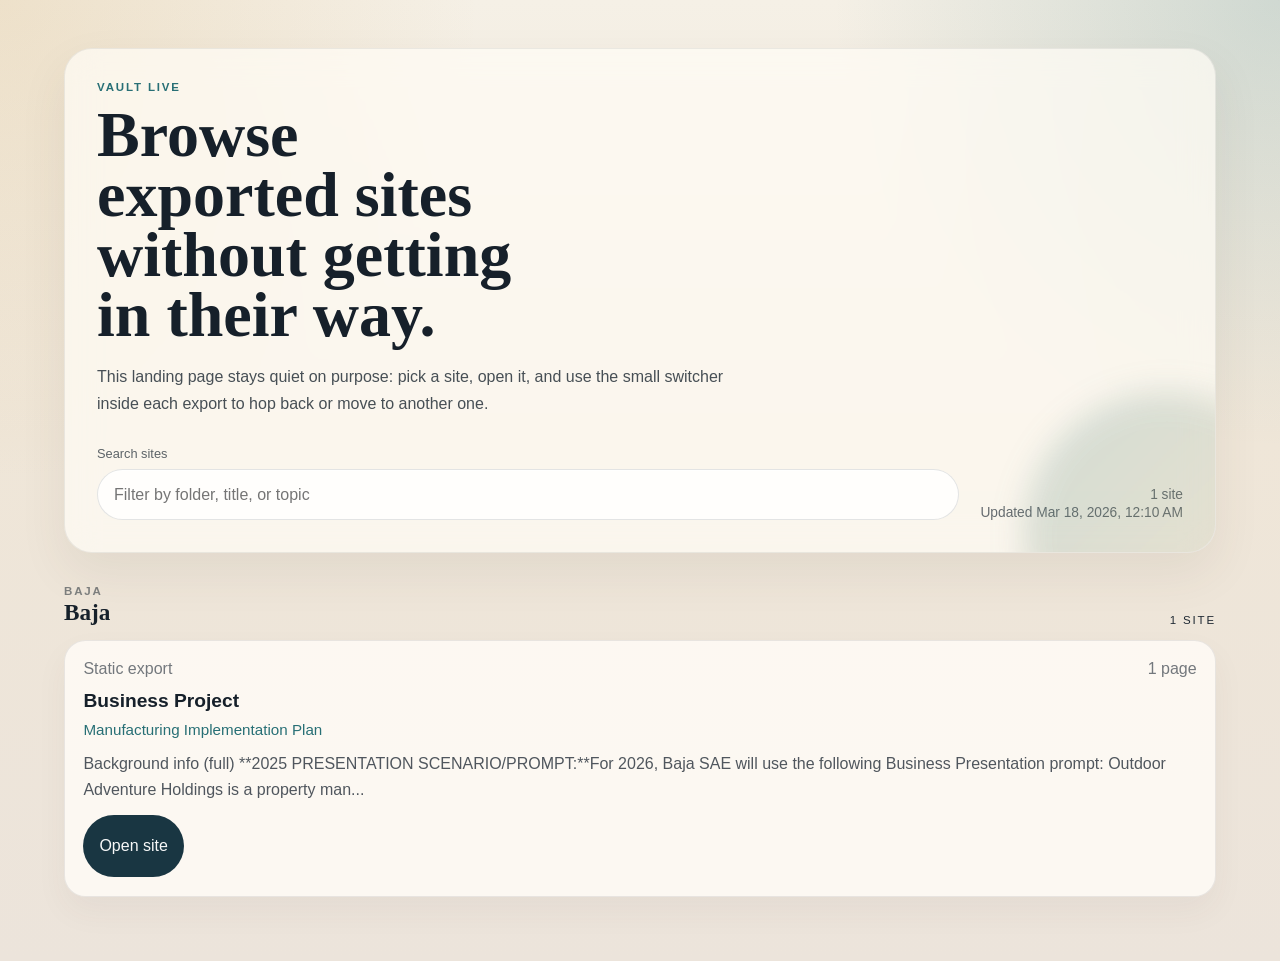
==== index.html @ 759b1329 "add wrapper site functionality" ====
<!DOCTYPE html>
<html lang="en">
<head>
  <meta charset="UTF-8">
  <meta name="viewport" content="width=device-width, initial-scale=1.0">
  <title>Vault Live</title>
  <meta name="description" content="A lightweight directory for browsing static Obsidian exports.">
  <link rel="stylesheet" href="assets/wrapper.css">
</head>
<body class="vault-wrapper-home">
  <main class="vault-wrapper-shell">
    <header class="vault-wrapper-hero">
      <p class="vault-wrapper-kicker">Vault Live</p>
      <h1>Browse exported sites without getting in their way.</h1>
      <p class="vault-wrapper-intro">
        This landing page stays quiet on purpose: pick a site, open it, and use the small switcher inside each export to hop back or move to another one.
      </p>
      <div class="vault-wrapper-toolbar">
        <label class="vault-wrapper-search">
          <span class="vault-wrapper-search-label">Search sites</span>
          <input id="site-search" type="search" placeholder="Filter by folder, title, or topic">
        </label>
        <div class="vault-wrapper-meta">
          <span id="site-count">Loading sites...</span>
          <span id="site-updated">Waiting for manifest...</span>
        </div>
      </div>
    </header>

    <section id="site-directory" class="vault-wrapper-directory" aria-live="polite">
      <div class="vault-wrapper-empty">
        <h2>Loading the site directory</h2>
        <p>The wrapper manifest is being read from this repo.</p>
      </div>
    </section>
  </main>

  <script defer src="assets/wrapper.js"></script>
</body>
</html>
---- assets/wrapper.css ----
body.vault-wrapper-home {
  margin: 0;
  min-height: 100vh;
  color: #1f2933;
  background:
    radial-gradient(circle at top left, rgba(204, 156, 76, 0.18), transparent 30rem),
    radial-gradient(circle at top right, rgba(39, 111, 117, 0.18), transparent 28rem),
    linear-gradient(180deg, #f5f0e6 0%, #efe6d8 45%, #ece4db 100%);
  font-family: "Avenir Next", "Trebuchet MS", sans-serif;
}

.vault-wrapper-shell {
  max-width: 72rem;
  margin: 0 auto;
  padding: 3rem 1.5rem 4rem;
}

.vault-wrapper-hero {
  position: relative;
  overflow: hidden;
  padding: 2rem;
  border: 1px solid rgba(31, 41, 51, 0.08);
  border-radius: 1.75rem;
  background: rgba(255, 252, 246, 0.72);
  box-shadow: 0 1.25rem 3rem rgba(71, 62, 51, 0.08);
  backdrop-filter: blur(16px);
}

.vault-wrapper-hero::after {
  content: "";
  position: absolute;
  inset: auto -6rem -8rem auto;
  width: 18rem;
  height: 18rem;
  border-radius: 999px;
  background: linear-gradient(135deg, rgba(39, 111, 117, 0.2), rgba(204, 156, 76, 0.2));
  filter: blur(1rem);
  pointer-events: none;
}

.vault-wrapper-kicker,
.vault-wrapper-group-label,
.vault-wrapper-card-count,
.vault-wrapper-site-collection,
.vault-wrapper-site-label {
  letter-spacing: 0.16em;
  text-transform: uppercase;
  font-size: 0.72rem;
}

.vault-wrapper-kicker {
  margin: 0 0 0.75rem;
  color: #276f75;
  font-weight: 700;
}

.vault-wrapper-hero h1,
.vault-wrapper-group h2,
.vault-wrapper-empty h2 {
  margin: 0;
  color: #16202a;
  font-family: "Iowan Old Style", "Palatino Linotype", "Book Antiqua", Palatino, serif;
  font-weight: 700;
}

.vault-wrapper-hero h1 {
  max-width: 14ch;
  font-size: clamp(2.4rem, 5vw, 4.5rem);
  line-height: 0.94;
}

.vault-wrapper-intro {
  max-width: 42rem;
  margin: 1.1rem 0 0;
  color: rgba(31, 41, 51, 0.82);
  font-size: 1rem;
  line-height: 1.7;
}

.vault-wrapper-toolbar {
  display: flex;
  gap: 1rem;
  align-items: end;
  justify-content: space-between;
  margin-top: 1.75rem;
  flex-wrap: wrap;
}

.vault-wrapper-search {
  display: grid;
  gap: 0.55rem;
  flex: 1 1 20rem;
}

.vault-wrapper-search-label {
  font-size: 0.8rem;
  color: rgba(31, 41, 51, 0.72);
}

.vault-wrapper-search input {
  width: 100%;
  padding: 0.95rem 1rem;
  border: 1px solid rgba(31, 41, 51, 0.12);
  border-radius: 999px;
  color: inherit;
  background: rgba(255, 255, 255, 0.82);
  box-shadow: inset 0 1px 0 rgba(255, 255, 255, 0.65);
  font: inherit;
}

.vault-wrapper-search input:focus {
  outline: 2px solid rgba(39, 111, 117, 0.24);
  outline-offset: 2px;
}

.vault-wrapper-meta {
  display: grid;
  gap: 0.2rem;
  justify-items: end;
  min-width: 13rem;
  color: rgba(31, 41, 51, 0.68);
  font-size: 0.86rem;
}

.vault-wrapper-directory {
  display: grid;
  gap: 1.5rem;
  margin-top: 1.75rem;
}

.vault-wrapper-group {
  display: grid;
  gap: 0.9rem;
  animation: vault-wrapper-rise 320ms ease both;
}

.vault-wrapper-group-header {
  display: flex;
  gap: 0.8rem;
  justify-content: space-between;
  align-items: end;
  flex-wrap: wrap;
}

.vault-wrapper-group h2 {
  font-size: 1.45rem;
}

.vault-wrapper-group-label {
  color: rgba(31, 41, 51, 0.55);
  font-weight: 700;
}

.vault-wrapper-grid {
  display: grid;
  grid-template-columns: repeat(auto-fit, minmax(18rem, 1fr));
  gap: 1rem;
}

.vault-wrapper-card {
  display: grid;
  gap: 0.8rem;
  padding: 1.15rem;
  border: 1px solid rgba(31, 41, 51, 0.09);
  border-radius: 1.35rem;
  background: rgba(255, 252, 247, 0.84);
  box-shadow: 0 0.9rem 2rem rgba(71, 62, 51, 0.05);
  transition: transform 180ms ease, box-shadow 180ms ease, border-color 180ms ease;
}

.vault-wrapper-card:hover {
  transform: translateY(-2px);
  border-color: rgba(39, 111, 117, 0.22);
  box-shadow: 0 1.2rem 2.4rem rgba(71, 62, 51, 0.09);
}

.vault-wrapper-card-meta {
  display: flex;
  justify-content: space-between;
  gap: 0.75rem;
  color: rgba(31, 41, 51, 0.62);
}

.vault-wrapper-card h3 {
  margin: 0;
  color: #16202a;
  font-size: 1.2rem;
}

.vault-wrapper-card-subtitle {
  margin: -0.25rem 0 0;
  color: #276f75;
  font-size: 0.95rem;
}

.vault-wrapper-card-description {
  margin: 0;
  color: rgba(31, 41, 51, 0.78);
  line-height: 1.6;
}

.vault-wrapper-card-link,
.vault-wrapper-home-link,
.vault-wrapper-site-link {
  display: inline-flex;
  align-items: center;
  justify-content: center;
  gap: 0.45rem;
  width: fit-content;
  min-height: 2.5rem;
  padding: 0.7rem 1rem;
  border-radius: 999px;
  text-decoration: none;
  transition: transform 180ms ease, background-color 180ms ease, color 180ms ease;
}

.vault-wrapper-card-link,
.vault-wrapper-home-link {
  color: #f7f8f8;
  background: #193642;
}

.vault-wrapper-card-link:hover,
.vault-wrapper-home-link:hover {
  transform: translateY(-1px);
  background: #276f75;
}

.vault-wrapper-empty {
  padding: 1.75rem;
  border: 1px dashed rgba(31, 41, 51, 0.16);
  border-radius: 1.5rem;
  background: rgba(255, 252, 246, 0.64);
}

.vault-wrapper-empty p {
  margin: 0.6rem 0 0;
  color: rgba(31, 41, 51, 0.7);
  line-height: 1.6;
}

.vault-wrapper-switcher {
  position: fixed;
  top: 1rem;
  right: 1rem;
  z-index: 2147483646;
  display: grid;
  justify-items: end;
  gap: 0.7rem;
  font-family: "Avenir Next", "Trebuchet MS", sans-serif;
}

.vault-wrapper-toggle {
  border: 1px solid rgba(15, 23, 42, 0.12);
  border-radius: 999px;
  padding: 0.65rem 0.95rem;
  color: #eff5f4;
  background: rgba(22, 32, 42, 0.88);
  box-shadow: 0 1rem 2.3rem rgba(15, 23, 42, 0.22);
  cursor: pointer;
  font: inherit;
}

.vault-wrapper-toggle:hover,
.vault-wrapper-toggle:focus-visible {
  background: rgba(39, 111, 117, 0.92);
  outline: none;
}

.vault-wrapper-panel {
  width: min(21rem, calc(100vw - 2rem));
  max-height: min(75vh, 34rem);
  overflow: auto;
  padding: 1rem;
  border: 1px solid rgba(15, 23, 42, 0.1);
  border-radius: 1.25rem;
  color: #16202a;
  background: rgba(250, 248, 243, 0.94);
  box-shadow: 0 1.25rem 2.5rem rgba(15, 23, 42, 0.18);
  backdrop-filter: blur(14px);
  opacity: 0;
  transform: translateY(-0.35rem);
  pointer-events: none;
  transition: opacity 160ms ease, transform 160ms ease;
}

.vault-wrapper-switcher[data-open="true"] .vault-wrapper-panel {
  opacity: 1;
  transform: translateY(0);
  pointer-events: auto;
}

.vault-wrapper-panel-header {
  display: grid;
  gap: 0.3rem;
  margin-bottom: 0.9rem;
}

.vault-wrapper-panel-title {
  margin: 0;
  color: #16202a;
  font-size: 1rem;
  font-weight: 700;
}

.vault-wrapper-panel-copy {
  margin: 0;
  color: rgba(31, 41, 51, 0.7);
  font-size: 0.86rem;
  line-height: 1.5;
}

.vault-wrapper-home-link {
  width: 100%;
  margin-bottom: 0.9rem;
}

.vault-wrapper-site-list {
  display: grid;
  gap: 0.6rem;
}

.vault-wrapper-site-link {
  width: 100%;
  justify-content: space-between;
  border: 1px solid rgba(15, 23, 42, 0.08);
  color: #16202a;
  background: rgba(255, 255, 255, 0.7);
}

.vault-wrapper-site-link:hover,
.vault-wrapper-site-link:focus-visible {
  transform: translateY(-1px);
  background: rgba(255, 255, 255, 0.92);
  outline: none;
}

.vault-wrapper-site-link.is-current {
  border-color: rgba(39, 111, 117, 0.22);
  background: rgba(39, 111, 117, 0.11);
}

.vault-wrapper-site-copy {
  display: grid;
  gap: 0.2rem;
  text-align: left;
}

.vault-wrapper-site-title {
  font-size: 0.95rem;
  font-weight: 700;
}

.vault-wrapper-site-collection,
.vault-wrapper-site-label {
  color: rgba(31, 41, 51, 0.55);
  font-weight: 700;
}

.vault-wrapper-site-label {
  letter-spacing: 0.08em;
}

@keyframes vault-wrapper-rise {
  from {
    opacity: 0;
    transform: translateY(0.65rem);
  }

  to {
    opacity: 1;
    transform: translateY(0);
  }
}

@media (max-width: 720px) {
  .vault-wrapper-shell {
    padding: 1.25rem 0.9rem 2.5rem;
  }

  .vault-wrapper-hero {
    padding: 1.25rem;
  }

  .vault-wrapper-hero h1 {
    max-width: none;
    font-size: clamp(2rem, 11vw, 3.2rem);
  }

  .vault-wrapper-meta {
    justify-items: start;
    min-width: auto;
  }

  .vault-wrapper-switcher {
    top: auto;
    right: 0.75rem;
    bottom: 0.75rem;
  }
}
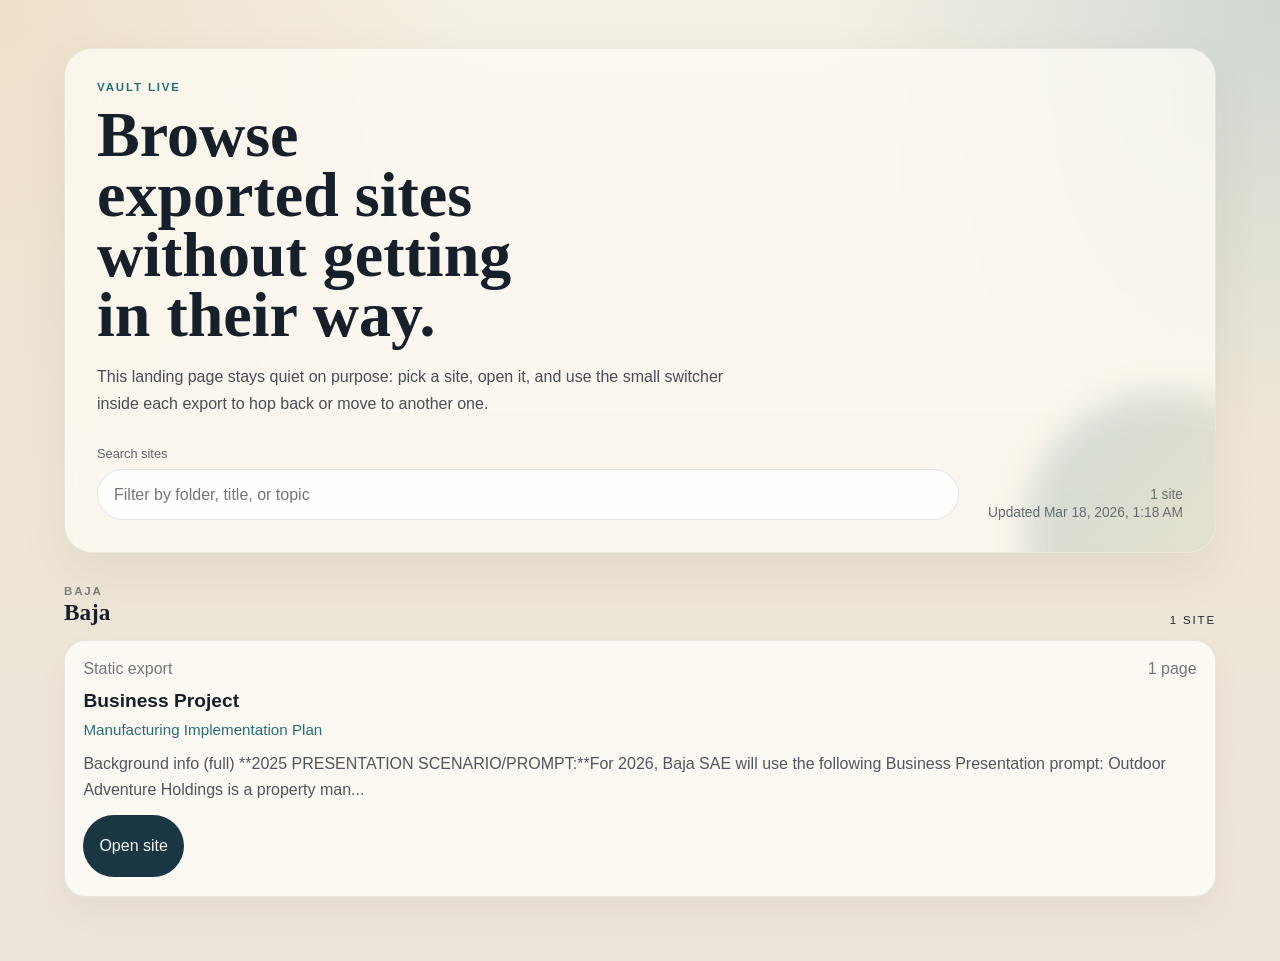
==== commit 9f0edc5c: "Fix landing page assets for nested routes" ====
--- a/index.html
+++ b/index.html
@@ -5,7 +5,8 @@
   <meta name="viewport" content="width=device-width, initial-scale=1.0">
   <title>Vault Live</title>
   <meta name="description" content="A lightweight directory for browsing static Obsidian exports.">
-  <link rel="stylesheet" href="assets/wrapper.css">
+  <base href="/">
+  <link rel="stylesheet" href="/assets/wrapper.css">
 </head>
 <body class="vault-wrapper-home">
   <main class="vault-wrapper-shell">
@@ -35,6 +36,6 @@
     </section>
   </main>
 
-  <script defer src="assets/wrapper.js"></script>
+  <script defer src="/assets/wrapper.js"></script>
 </body>
-</html>
+</html>
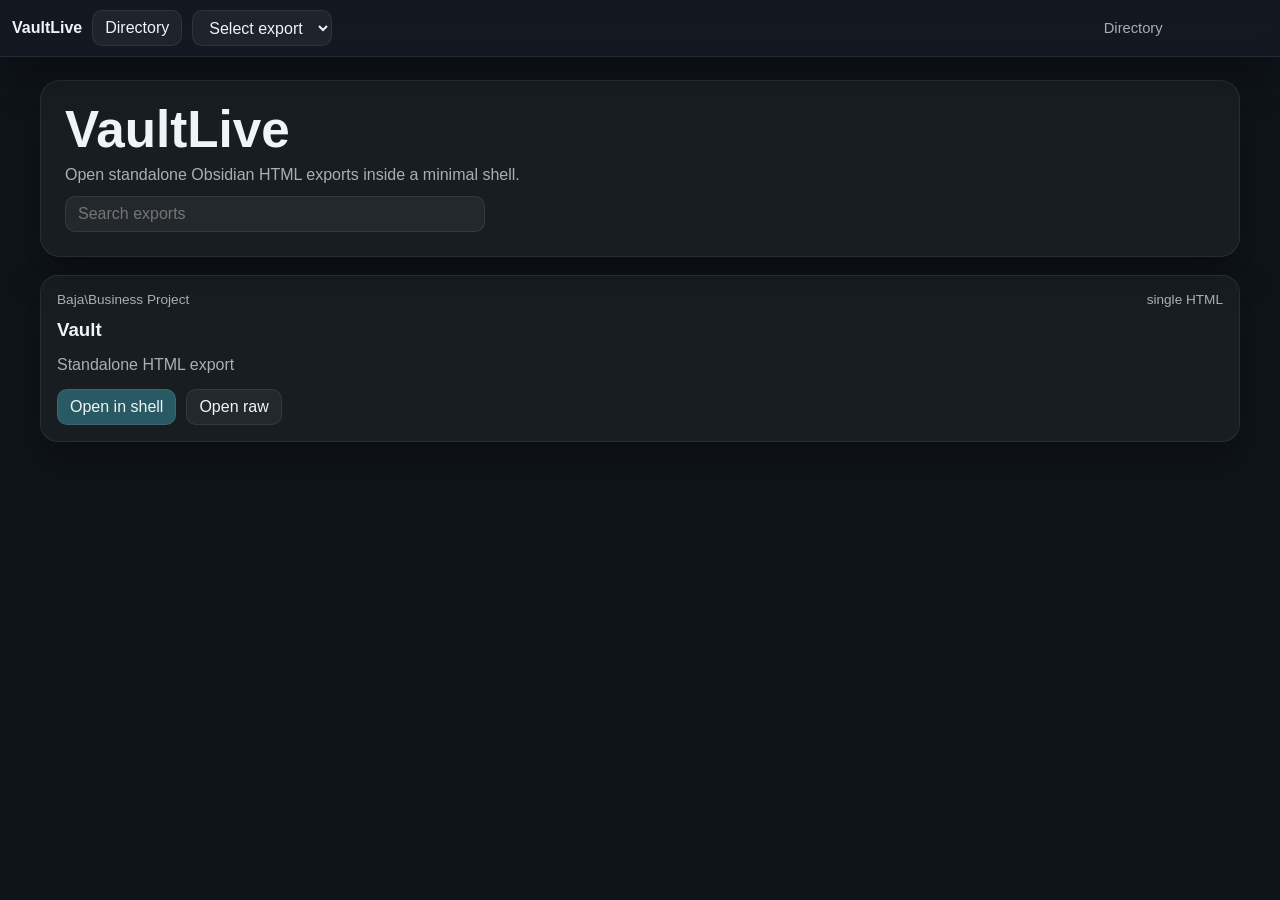
==== commit d87407cb: "fix manifest gen" ====
--- a/index.html
+++ b/index.html
@@ -4,38 +4,9 @@
   <meta charset="UTF-8">
   <meta name="viewport" content="width=device-width, initial-scale=1.0">
   <title>Vault Live</title>
-  <meta name="description" content="A lightweight directory for browsing static Obsidian exports.">
-  <base href="/">
-  <link rel="stylesheet" href="/assets/wrapper.css">
+  <meta name="description" content="A minimal shell for standalone Obsidian HTML exports.">
 </head>
-<body class="vault-wrapper-home">
-  <main class="vault-wrapper-shell">
-    <header class="vault-wrapper-hero">
-      <p class="vault-wrapper-kicker">Vault Live</p>
-      <h1>Browse exported sites without getting in their way.</h1>
-      <p class="vault-wrapper-intro">
-        This landing page stays quiet on purpose: pick a site, open it, and use the small switcher inside each export to hop back or move to another one.
-      </p>
-      <div class="vault-wrapper-toolbar">
-        <label class="vault-wrapper-search">
-          <span class="vault-wrapper-search-label">Search sites</span>
-          <input id="site-search" type="search" placeholder="Filter by folder, title, or topic">
-        </label>
-        <div class="vault-wrapper-meta">
-          <span id="site-count">Loading sites...</span>
-          <span id="site-updated">Waiting for manifest...</span>
-        </div>
-      </div>
-    </header>
-
-    <section id="site-directory" class="vault-wrapper-directory" aria-live="polite">
-      <div class="vault-wrapper-empty">
-        <h2>Loading the site directory</h2>
-        <p>The wrapper manifest is being read from this repo.</p>
-      </div>
-    </section>
-  </main>
-
+<body>
   <script defer src="/assets/wrapper.js"></script>
 </body>
 </html>
